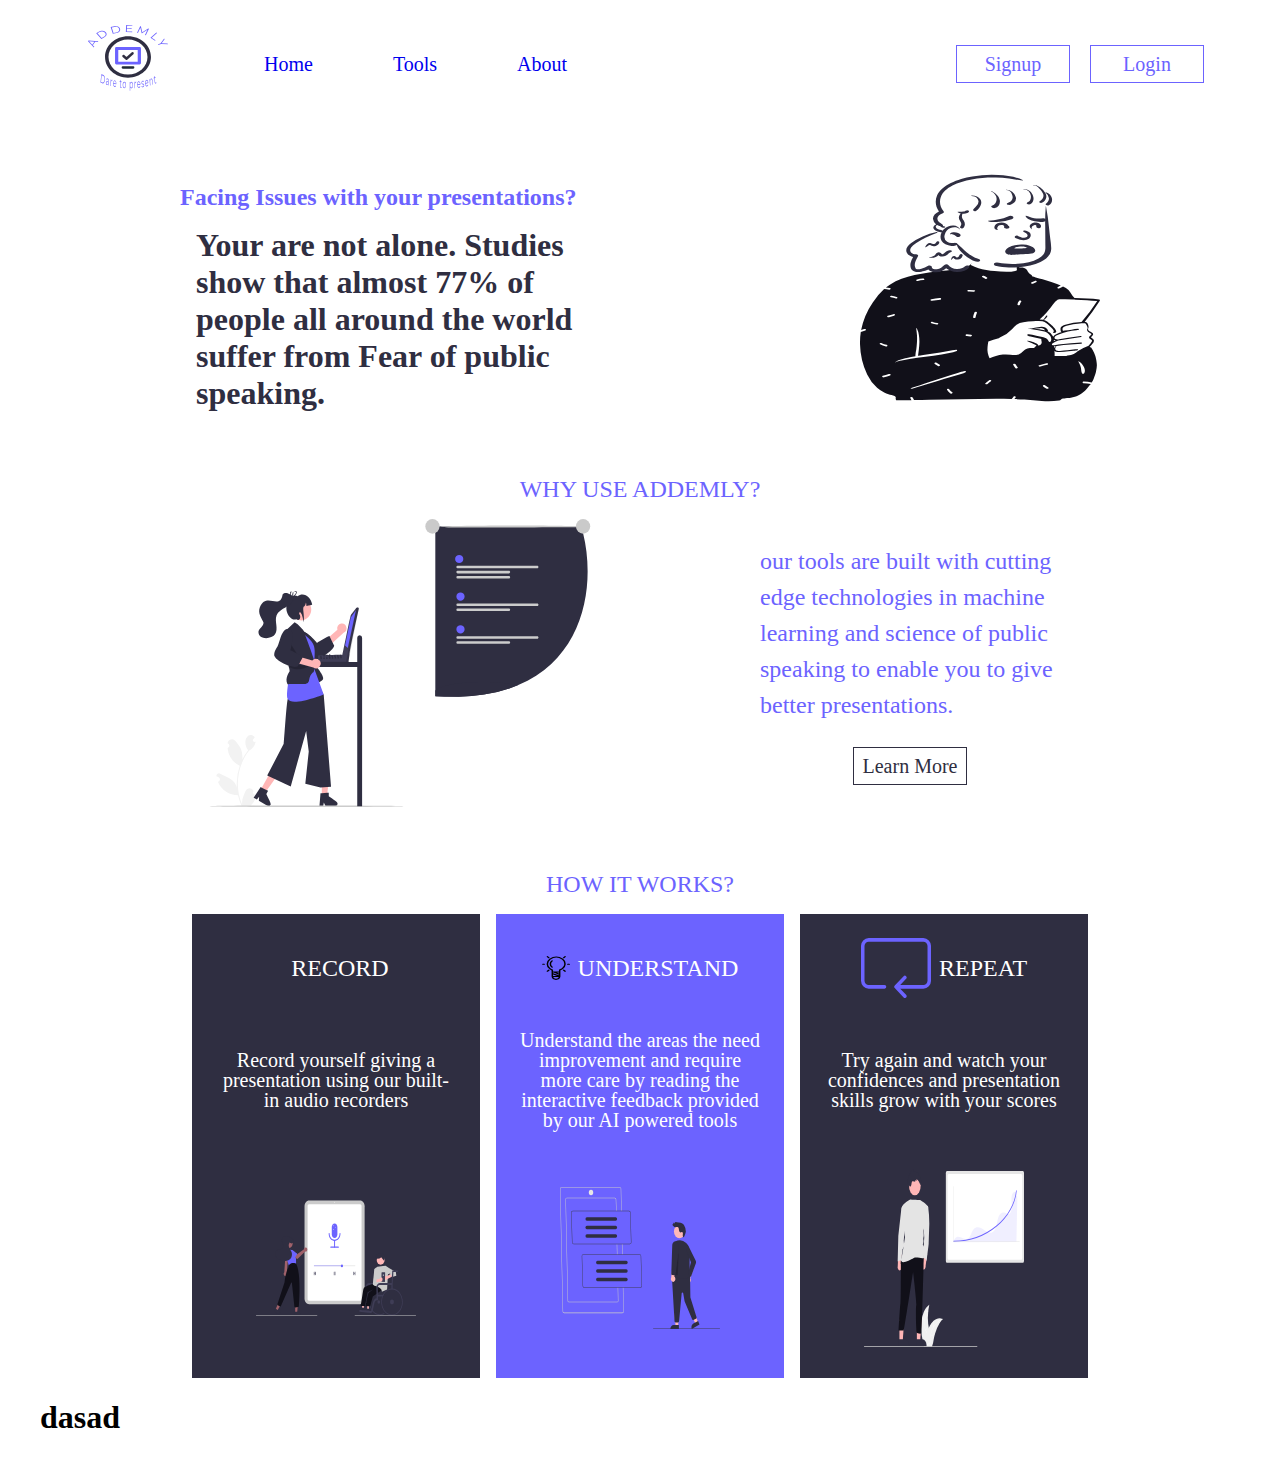
==== index.html @ 8077188e "First Commit" ====
<!DOCTYPE html>
<html lang="en">
<head>
    <meta charset="UTF-8">
    <meta http-equiv="X-UA-Compatible" content="IE=edge">
    <meta name="viewport" content="width=device-width, initial-scale=1.0">
    <link rel="stylesheet" href="css/styles.css">
    <title>addemly</title>
</head>
<body>
    <header class="main-header">
        <img id="logo" src="resources/svgs/logo.svg" alt="website logo">
        <div class= "header-items">
        <ul>
            <li>
                <a href="index.html">home</a>
            </li>
            <li>
               <a href="html/tools.html">tools</a> 
            </li>
            <li>
                <a href="html/aboutus.html">About</a>
            </li>
        </ul>
        </div>
        <div class="authButtons">
            <a href="html/login.html" class="authButton">login</a>
            <a href="html/signup.html" class="authButton">signup</a>
        </div>
    </header>
    <section class="introSection">
        <div id="introText">
        <h1 id="mainHeader">Facing Issues with your presentations?</h1>
        <h1 id="detailedHeader">Your are not alone. Studies show that almost 77% of people all around the world suffer from Fear of public speaking.</h1>
    </div>
    <div >
        <img src="resources/svgs/stressed.svg" alt="stressed" id="stressed">
    </div>
    </section>
    <section id="presentationSection">
        <h1 class="centeredText">Why use addemly?</h1>
        <div class="toolSection">
            <img src="resources/svgs/presentation.svg" alt="presentation" id="presentaionImg"/>
            <div id="toolsCont">
                <p>
                    our tools are built with cutting edge technologies
                    in machine learning and science of public speaking
                    to enable you to give better presentations.
                </p>
                <a href="html/aboutus.html" class="authButton darkened">Learn More</a>
            </div>

        </div>

    </section>
    <section class="topToBotSec">
        <h1 class="centeredText">How it works?</h1>
        <div class="leftToRight">
            <div class="rectCard">
                <div class="iconHeader" >
                    <img src="" alt="">
                    <h1 class="centeredText lightText">Record</h1>
                </div>
                <p class="centeredText lightText normal">Record yourself giving a presentation using our built-in audio recorders</p>
                <img src="resources/svgs/record.svg" alt="recording image" class="card-svg">
            </div>
            <div class="rectCard light">
                <div class="iconHeader">
                    <img src="resources/svgs/lamp.svg" alt="idea icon">
                    <h1 class="centeredText lightText">Understand </h1>
                </div>
                <p class="centeredText lightText normal">Understand the areas the need improvement and require more care by reading the interactive feedback provided by our AI powered tools</p>
                <img src="resources/svgs/feedback.svg" alt="looking through feedback" class="card-svg">
            </div>
            <div class="rectCard">
                <div class="iconHeader">
                    <img src="resources/svgs/repeat.svg" alt="repeat sign">
                    <h1 class="centeredText lightText">REPEAT</h1>
                </div>
                <p class="centeredText lightText normal">Try again and watch your confidences and presentation skills grow with your scores</p>
                <img src="resources/svgs/growth.svg" alt="growth curve" class="card-svg">
            </div>
        </div>
    </section> 
    <h1>dasad</h1>
</body>
</html>
---- css/styles.css ----
:root{
    --main-text-color: #6C63FF; 
    --white-background : #fff ; 
    --secondary-color : #2F2E41 ;
}
html{    font-family: 'Montserrat';
}
body{
    padding: 0em 2em 1em 2em;
}
#logo{
    padding: 0px;
    width: 5em;
    height: 5em;
    margin: 1em 3em ; 
}
.main-header{
    display: flex;
    flex-direction: row;
}
.header-items{
    margin-left: 3em;
    padding: 0px;
    display: flex;
    align-items: center;
}
.header-items ul{
    display: flex;
    padding: 0px;
    align-items: center ;
}
.header-items li{
    display: flex;
    margin-right: 4em;
    font-size: 1.25em;
    text-transform: capitalize;
    color: var(--main-text-color);
    cursor : pointer; 
  
}
.header-items li a{
    text-decoration: none;
}

.header-items li a:visited{
    text-decoration: none;
    color: var(--main-text-color);
}

.header-items li a:hover{
    color: var(--secondary-color);
}
.authButtons{
    flex-grow: 1 ;
    display: flex;
    flex-direction: row-reverse;
    align-items: center;
    margin-right: 1em;
}
.authButton{
    background-color: var(--white-background);
    color: var(--main-text-color);
    border: 1px solid var(--main-text-color);
    border-radius: 0px;
    width: 6rem;
    text-align: center;
    text-decoration: none;
    line-height: 1.75rem;
    font-size: 1.25rem;
    margin-right: 1em;
    padding: 0.25rem  0.5rem;
    text-transform: capitalize;
    font-family: 'Montserrat';
}
.authButton:hover{
    background-color: var(--secondary-color);
    color: var(--white-background);
    border: 1px solid var(--secondary-color);
}
.darkened{
    color: var(--secondary-color);
    border: 1px solid var(--secondary-color);
}
.introSection{
    display: flex;
    flex-direction: row;
    margin: 3em 3em;
    align-items: center;
    justify-content: space-around;
}
#introText{
    font-weight: 300;
    flex-shrink: 1;
}
#mainHeader{
    font-size: 1.5rem;
    color: var(--main-text-color);
}
#detailedHeader{
    max-width: 25rem;
    color: var(--secondary-color);
    margin:  0rem 5rem 0 1rem;
}

#stressed{
    width: 15rem;
    height: 15rem;
    
}
#presentationSection{
    display: flex;
    flex-direction:column ;
    margin-top : 3em;
}
#presentaionImg{
    width: 25rem;
    height: 18rem;
}
#toolsCont{
    font-size: 1.5rem;
    color: var(--main-text-color);
    line-height: 1.5em;
    display: flex;
    flex-direction: column;
    align-items: center;
    width: 20rem;
}

.toolSection{
    display: flex;
    flex-direction: row;
    align-items: flex-start;
    justify-content: space-evenly;
    flex-grow : 1; 
}
.centeredText{
    color: var(--main-text-color);
    text-align: center;
    font-size: 1.5em;
    font-weight: 300;
    text-transform: uppercase;
}
.topToBotSec{
    display: flex;
    flex-direction: column;
    margin-top: 3rem;
}
.leftToRight{
    display: flex;
    justify-content: center;
}

.rectCard{
    background-color: var(--secondary-color);
    color: var(--white-background);
    margin: 0 0.5rem;
    display: flex;
    align-items: center;
    flex-direction: column;
    padding: 1.5rem;
    max-width: 15rem;
    justify-content:space-between ;
}
.light{
    background-color: var(--main-text-color);
}
.lightText{
    color: var(--white-background);
}
.normal{
    line-height: 1.25rem;
    font-size: 1.25rem; 
    margin-top: 2rem;
    margin-bottom: 2rem;
    text-transform: none;
}
.iconHeader{
    display: flex;
}
.iconHeader img{
    margin-right: 0.5rem ;
}

.card-svg{
    width: 10em;
    height: 12em;
}

@media (max-width: 800px) {
    html{
        font-size: 10px;
    }

}

@media (max-width: 600px) {
    html{
        font-size: 8px;
    }

}
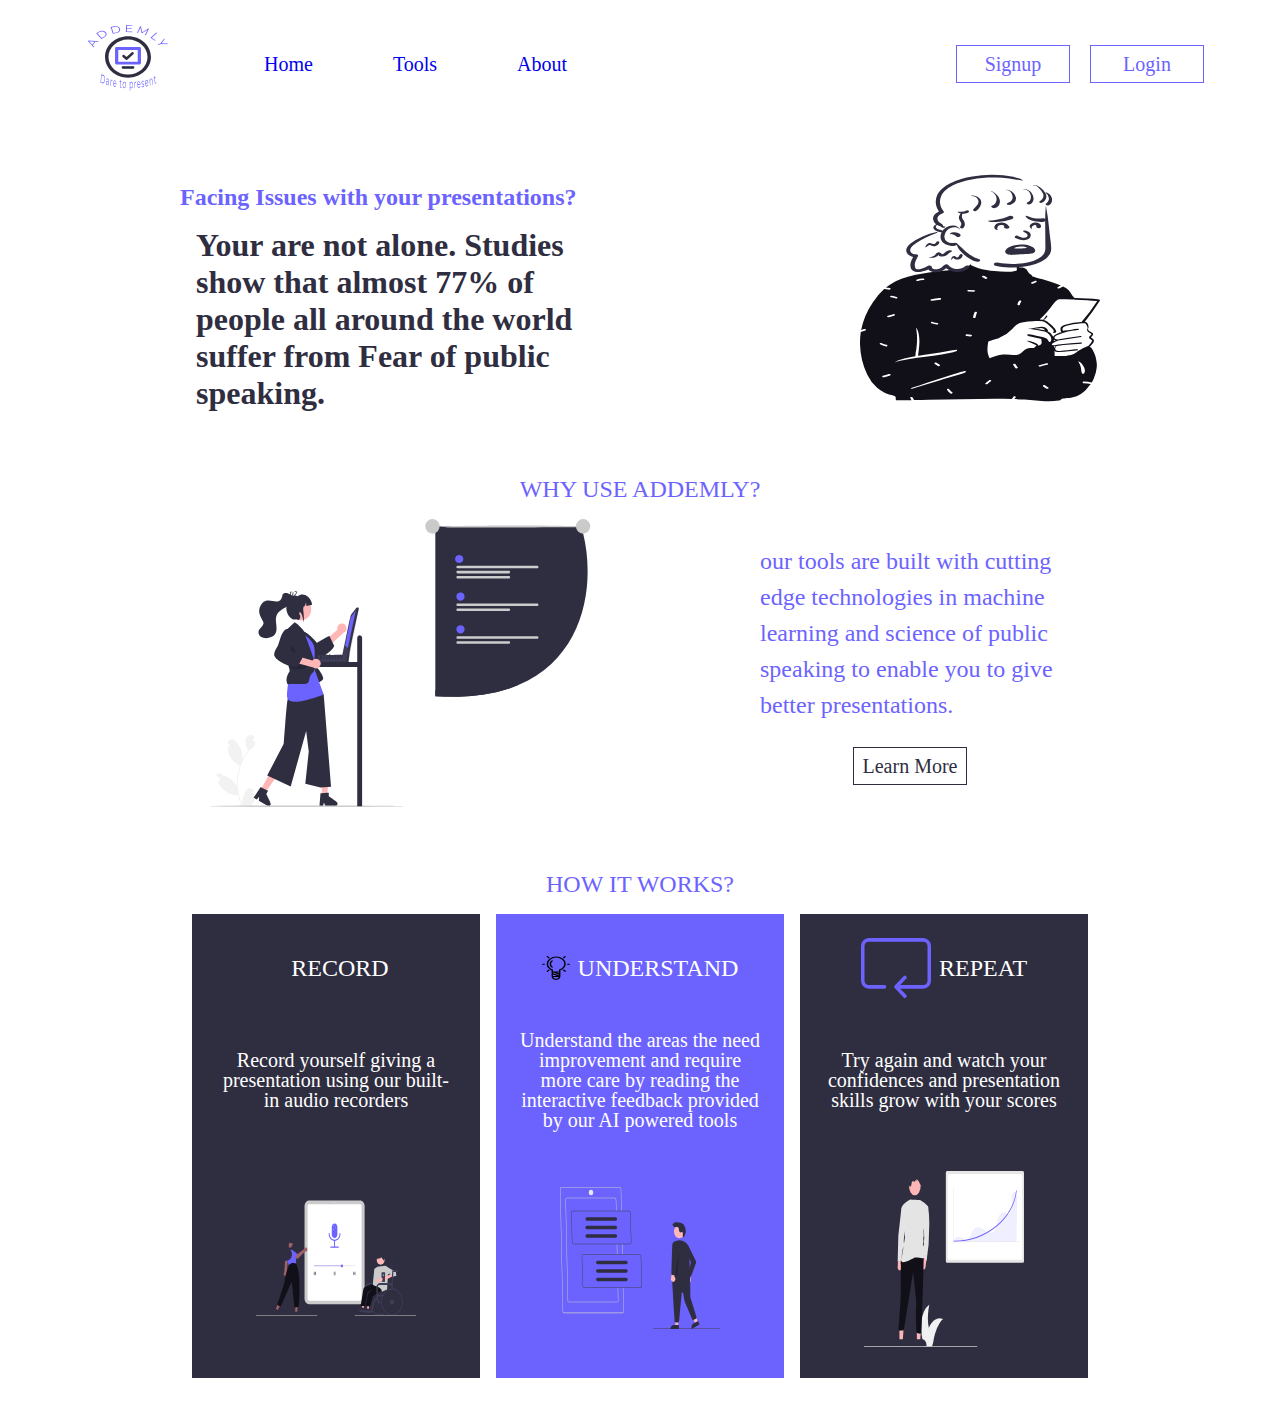
==== commit 2061d7db: "Tools" ====
--- a/index.html
+++ b/index.html
@@ -82,6 +82,5 @@
             </div>
         </div>
     </section> 
-    <h1>dasad</h1>
 </body>
 </html>--- a/css/styles.css
+++ b/css/styles.css
@@ -187,6 +187,48 @@
     height: 12em;
 }
 
+.centeredRow{
+    margin: 4em 0 0 0 ;
+    display: flex;
+    justify-content: center;
+}
+.gridTools{
+    display: grid;
+    max-width: 55rem;
+    grid-template-columns: 21rem 10rem 21rem;
+    grid-template-rows: 18rem 5rem 18rem ;
+}
+.gridTools div:nth-child(1){
+    grid-column: 1;
+    grid-row: 1;
+    background-color: var(--main-text-color);
+    border-radius: 25% 0;
+}
+.gridTools div:nth-child(2){
+    grid-column: 3;
+    grid-row: 1;
+    background-color: var(--main-text-color);
+    border-radius: 0% 25%;
+
+}
+.gridTools div:nth-child(3){
+    grid-column: 1;
+    grid-row: 3;
+    background-color: var(--main-text-color);
+    border-radius: 0% 25%;
+}
+.gridTools div:nth-child(4){
+    grid-column: 3;
+    grid-row: 3;
+    background-color: var(--main-text-color);
+    
+    border-radius: 25% 0;
+}
+.gridTools div:nth-child(5){
+
+}
+
+
 @media (max-width: 800px) {
     html{
         font-size: 10px;
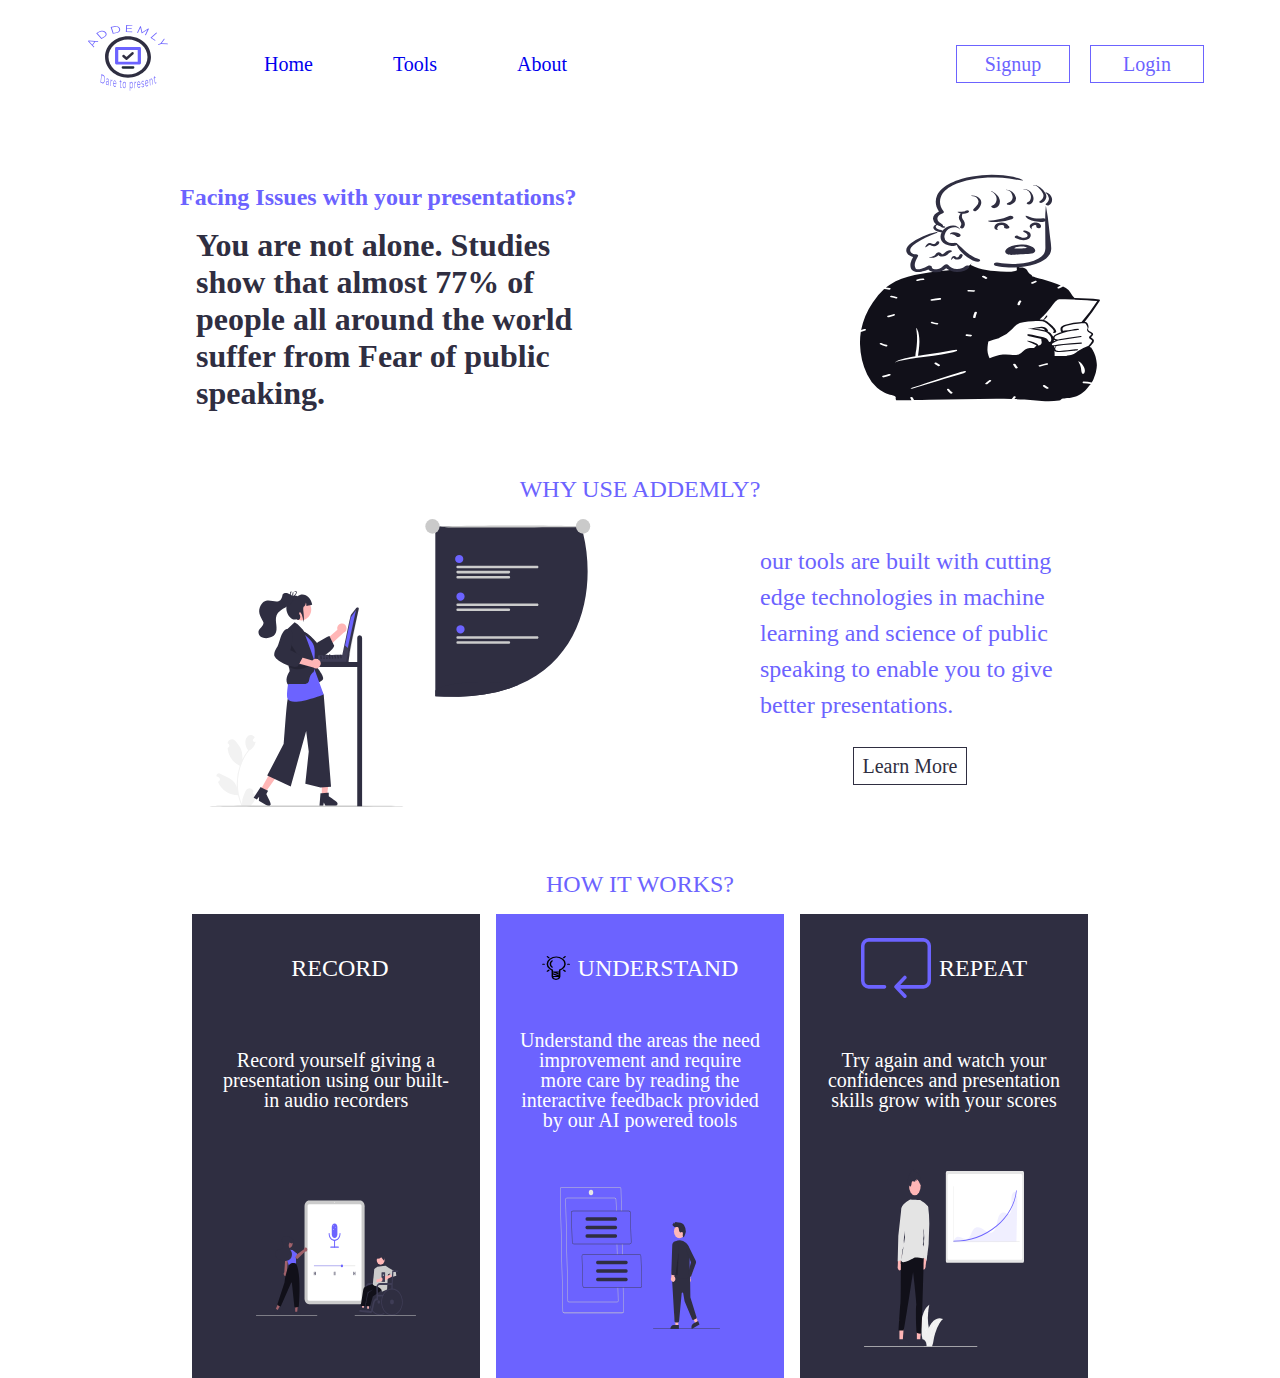
==== commit 1ba7ad69: "added workplace page" ====
--- a/index.html
+++ b/index.html
@@ -31,7 +31,7 @@
     <section class="introSection">
         <div id="introText">
         <h1 id="mainHeader">Facing Issues with your presentations?</h1>
-        <h1 id="detailedHeader">Your are not alone. Studies show that almost 77% of people all around the world suffer from Fear of public speaking.</h1>
+        <h1 id="detailedHeader">You are not alone. Studies show that almost 77% of people all around the world suffer from Fear of public speaking.</h1>
     </div>
     <div >
         <img src="resources/svgs/stressed.svg" alt="stressed" id="stressed">
--- a/css/styles.css
+++ b/css/styles.css
@@ -4,10 +4,14 @@
     --white-background : #fff ; 
     --secondary-color : #2F2E41 ;
 }
-html{    font-family: 'Montserrat';
-}
+html{   
+     font-family: 'Montserrat';
+     height: 100%;   
+}
+
 body{
     padding: 0em 2em 1em 2em;
+    height: 100%;
 }
 #logo{
     padding: 0px;
@@ -73,6 +77,11 @@
     text-transform: capitalize;
     font-family: 'Montserrat';
 }
+#userData{
+    text-decoration: none;
+    color: var(--main-text-color);
+    font-size: 1.25rem;
+}
 .authButton:hover{
     background-color: var(--secondary-color);
     color: var(--white-background);
@@ -196,15 +205,24 @@
     display: grid;
     max-width: 55rem;
     grid-template-columns: 21rem 10rem 21rem;
-    grid-template-rows: 18rem 5rem 18rem ;
-}
+    grid-template-rows: 16rem 5rem 16rem ;
+}
+
+
 .gridTools div:nth-child(1){
+    transition: all .2s ease-in-out; 
     grid-column: 1;
+    display: flex;
+    flex-direction: column;
+    align-items: center;
+    padding: 1em 0em;
     grid-row: 1;
+    justify-content: space-evenly;
     background-color: var(--main-text-color);
     border-radius: 25% 0;
 }
 .gridTools div:nth-child(2){
+    transition: all .2s ease-in-out; 
     grid-column: 3;
     grid-row: 1;
     background-color: var(--main-text-color);
@@ -212,23 +230,179 @@
 
 }
 .gridTools div:nth-child(3){
+    transition: all .2s ease-in-out; 
     grid-column: 1;
     grid-row: 3;
     background-color: var(--main-text-color);
     border-radius: 0% 25%;
 }
 .gridTools div:nth-child(4){
+    transition: all .2s ease-in-out; 
     grid-column: 3;
     grid-row: 3;
     background-color: var(--main-text-color);
-    
     border-radius: 25% 0;
 }
 .gridTools div:nth-child(5){
-
-}
-
-
+    transition: all .2s ease-in-out; 
+    display: flex;
+    grid-column: 2;
+    grid-row: 1/-1;
+    flex-direction: column;
+    justify-content: center;
+}
+#centerToolsCircle{
+    background-color: var(--secondary-color);
+    min-width: 10rem; 
+    min-height: 10rem;
+    border-radius: 50% 50%;
+}
+#centerToolsCircle:hover{
+    transform: scale(1.25, 1.5);
+}
+.cornerTool{
+    display: flex;
+    flex-direction: column;
+    align-items: center;
+    padding: 1em 0em;
+    justify-content: space-evenly;
+}
+.cornerTool:hover{
+    transform: scale(1.25, 1.5);
+} 
+.cornerTool:hover .staticToolImg{
+    transform: scale(0.8 , 0.66666666666) translateZ(0);
+    content:url("../resources/images/metronome.gif");
+}
+
+
+.showOnHover{
+    visibility: hidden;
+    height: 0px;
+    opacity: 0;
+    transition: all .1s ease-in-out; 
+}
+.cornerTool:hover .showOnHover{ 
+    visibility: visible;  
+    opacity: 1;
+    transform: scale(0.8 , 0.66666666666) ; 
+}
+.staticToolImg{
+    transition: all .2s ease-in-out; 
+    max-width: 7rem;
+    min-height: 7rem;
+    max-height: 7rem;
+    -webkit-transform: scale(1 , 1) translateZ(0); 
+    border-radius: 50% 50% 50% 50%;
+}
+
+.noMarginRecord{
+    margin: 0px;
+    transform: scale(1 ,1);
+    transition: all .2s ease-in-out; 
+}
+.cornerTool:hover .noMarginRecord{
+    transform: scale(0.8 , 0.66666666666);
+}
+
+.authForms{
+    display: flex;
+    flex-direction: column;
+    align-items: center;
+    max-width: 21rem;
+}
+
+.authForms input{
+    width: 21rem;
+    height: 1.5rem;
+    margin-bottom: 1rem;
+    padding: 0.25rem;
+    border: solid 1px var(--main-text-color);
+ 
+}
+
+.disabled{
+    pointer-events: none;
+    background-color: grey !important;
+}
+.authForms input:focus{
+    outline: none !important;
+    border: solid 1px var(--secondary-color);
+    border-radius: 0;
+
+}
+.authForms label{
+    display: inline-block;
+    align-self:  flex-start;
+    color: var(--main-text-color);
+    font-weight: 300;
+}
+.verticalRow{
+    margin-top: 0px;
+}
+#signup{
+    width: 21.75rem;
+    height: 2rem;
+    background-color: var(--main-text-color);
+    padding: 0.5rem;
+    color: var(--white-background);
+    font-weight: 300;
+    cursor: pointer;
+}
+
+#signup:hover{
+    background-color: var(--secondary-color);
+}
+
+
+/*
+
+workspace
+
+*/
+.workspace{
+    display: flex;
+    flex-direction: column;
+    height: 100%;
+}
+.backButton{
+    width: 3rem;
+    height: 3rem;
+}
+.recorder{
+    display: flex;
+    flex-grow: 1;
+    flex-direction: column;
+    align-items: center; 
+    justify-content: end;
+}
+.tools{
+    min-width: 32rem;
+    min-height: 4rem;
+    border-radius: 0.5rem 0.5rem 0.5rem 0.5rem;
+    background-color: var(--secondary-color);
+    display: flex;
+    padding: 4px;
+    align-items: center;
+    justify-content: center;
+}
+
+.recorderButtons{
+    margin-inline: 0.5rem ;
+    cursor: pointer;
+}
+.rec{
+    display: none;
+}
+
+@keyframes grow {
+    0% {
+      min-height: 18rem;
+    }
+    100% {
+      min-height: 20rem;
+    }
+  }
 @media (max-width: 800px) {
     html{
         font-size: 10px;
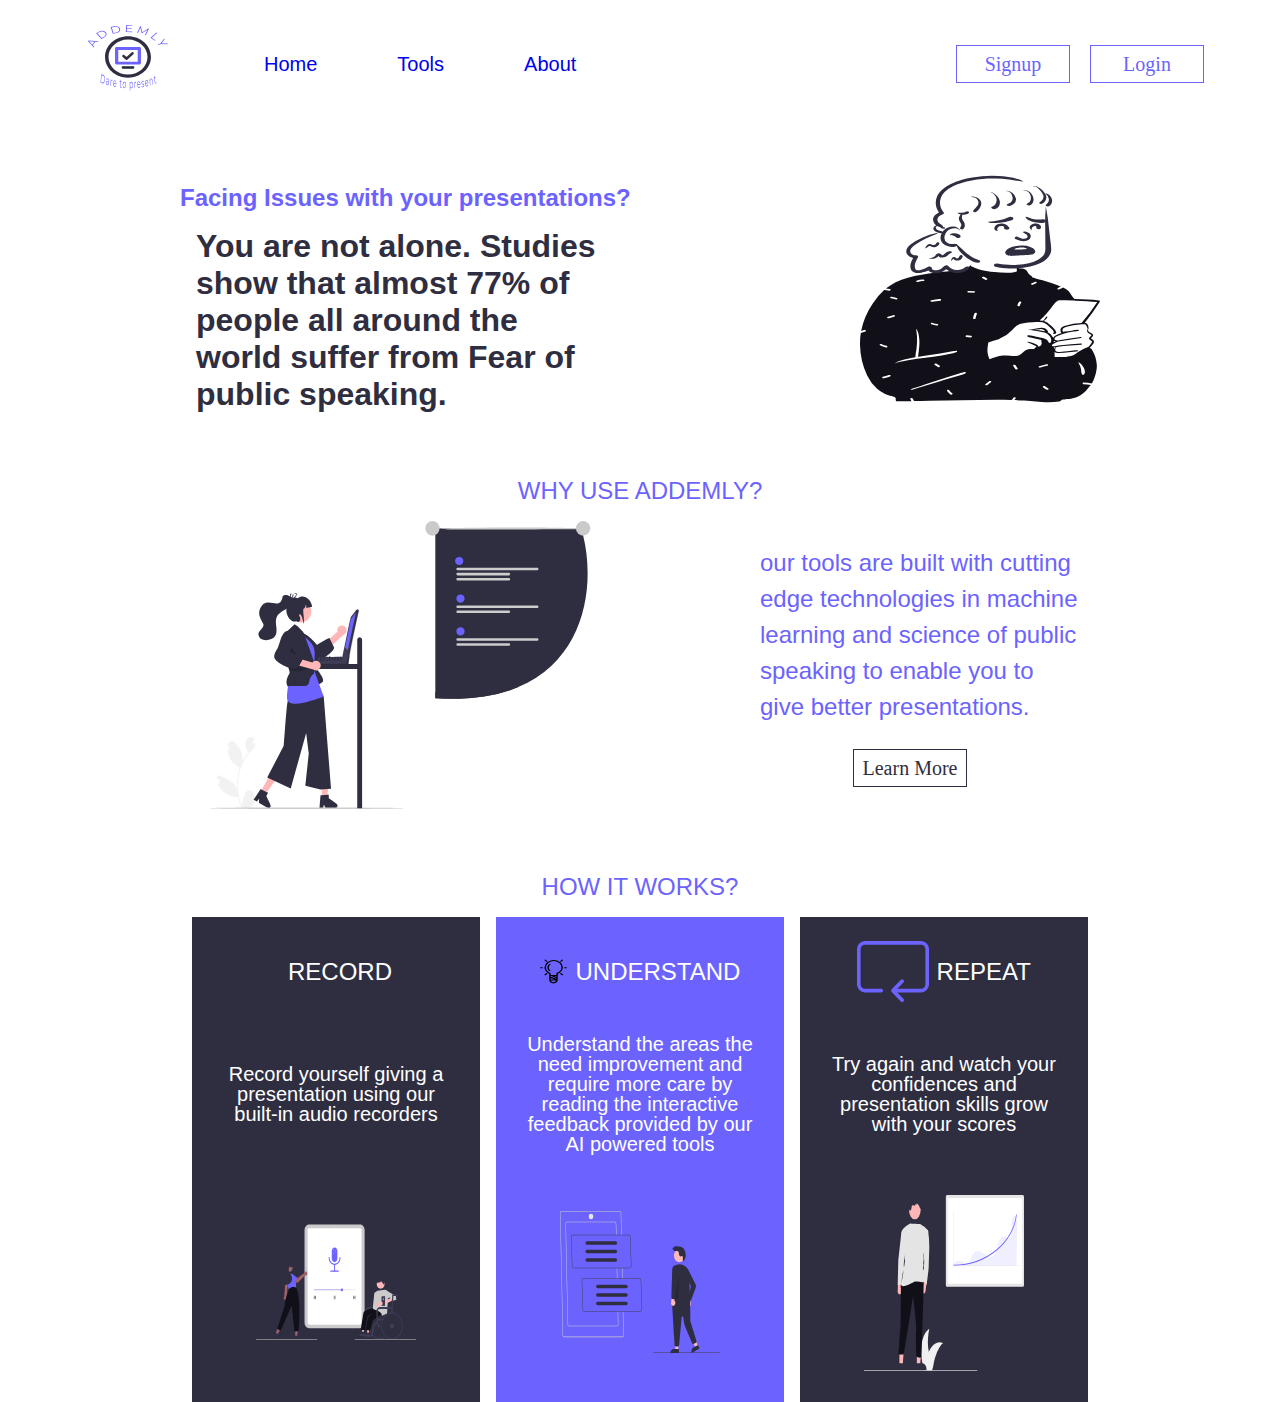
==== commit 6a18a66b: "added upload function" ====
--- a/index.html
+++ b/index.html
@@ -5,6 +5,7 @@
     <meta http-equiv="X-UA-Compatible" content="IE=edge">
     <meta name="viewport" content="width=device-width, initial-scale=1.0">
     <link rel="stylesheet" href="css/styles.css">
+    
     <title>addemly</title>
 </head>
 <body>
@@ -24,6 +25,7 @@
         </ul>
         </div>
         <div class="authButtons">
+            <a href="profile.html" id="userData"></a>
             <a href="html/login.html" class="authButton">login</a>
             <a href="html/signup.html" class="authButton">signup</a>
         </div>
@@ -82,5 +84,6 @@
             </div>
         </div>
     </section> 
+    <script src="/js/checkLoggedIn.js"></script>
 </body>
 </html>--- a/css/styles.css
+++ b/css/styles.css
@@ -3,6 +3,8 @@
     --main-text-color: #6C63FF; 
     --white-background : #fff ; 
     --secondary-color : #2F2E41 ;
+    --nice-grey : 	#DCDCDC; 
+    --red :  #FF7276 ; 
 }
 html{   
      font-family: 'Montserrat';
@@ -12,6 +14,7 @@
 body{
     padding: 0em 2em 1em 2em;
     height: 100%;
+    font-family:'Segoe UI', Tahoma, Geneva, Verdana, sans-serif ;
 }
 #logo{
     padding: 0px;
@@ -266,6 +269,7 @@
     align-items: center;
     padding: 1em 0em;
     justify-content: space-evenly;
+    cursor: pointer;
 }
 .cornerTool:hover{
     transform: scale(1.25, 1.5);
@@ -363,11 +367,15 @@
 .workspace{
     display: flex;
     flex-direction: column;
+    color: var(--main-text-color);
+    
     height: 100%;
 }
 .backButton{
-    width: 3rem;
-    height: 3rem;
+    width: 2rem;
+    height: 2rem;
+    cursor: pointer;
+    position: fixed;
 }
 .recorder{
     display: flex;
@@ -387,6 +395,7 @@
     justify-content: center;
 }
 
+
 .recorderButtons{
     margin-inline: 0.5rem ;
     cursor: pointer;
@@ -395,6 +404,98 @@
     display: none;
 }
 
+.flexRow{
+    display: flex;
+    flex-direction: row;
+    justify-content: center;
+}
+.timely{
+    flex:1 0 ;
+}
+#addSection{
+    display: flex;
+    margin-top: 1rem;
+  
+}
+
+.timerInput{
+    flex: 0 1 0; 
+    background-color:var(--white-background) ;
+    color:  var(--main-text-color);
+    border: 01px solid var(--main-text-color); 
+    margin: 0 0.5rem;
+}
+#sectionTitle{
+    flex: 2 0 1;
+}
+
+
+#addSectionBtn{
+    
+    cursor: pointer;
+    background-color:var(--white-background) ;
+    color:  var(--main-text-color);
+    border: 01px solid var(--main-text-color); 
+}
+#addSectionBtn:hover{
+    background-color: var(--main-text-color);
+    color: var(--white-background) ; 
+    }
+
+.timerSection{
+    border: 1px solid var(--main-text-color);
+    border-radius: 0.5rem;
+    margin: 1rem 0.5rem; 
+    max-width: 11rem;
+    background-color: var(--main-text-color);
+    color: var(--white-background);
+    padding: 0.5rem;
+    flex: 1 1 50%;
+    display: flex;
+    justify-content: center;
+    flex-direction: column;
+}
+#sectionsContainer{
+    display: flex;
+    flex-wrap: wrap;
+
+}
+
+.timerSection.active{
+    background-color: var(--secondary-color);
+    transform: scale(1.1,1.1);
+    border: 1px solid var(--secondary-color);
+    color: var(--main-text-color);
+}
+.centeredLogo{
+    display: flex;
+    justify-content: center;
+    align-items: center;
+}
+.smallStats{
+    display: flex;
+    justify-content: space-evenly;
+}
+.smallStat{
+    background-color: var(--nice-grey);
+    padding: 1rem;
+    border-radius: 00.5rem;
+    display: flex;
+    min-width: 11rem;
+}
+.smallStat p{
+    margin: 00.5rem;
+}
+.resultStats{
+    display: flex;
+}
+#sentence{
+    flex: 1 1 80;
+    padding: 1rem;
+}
+#sentence span{
+    background-color: var(--red);
+}
 @keyframes grow {
     0% {
       min-height: 18rem;
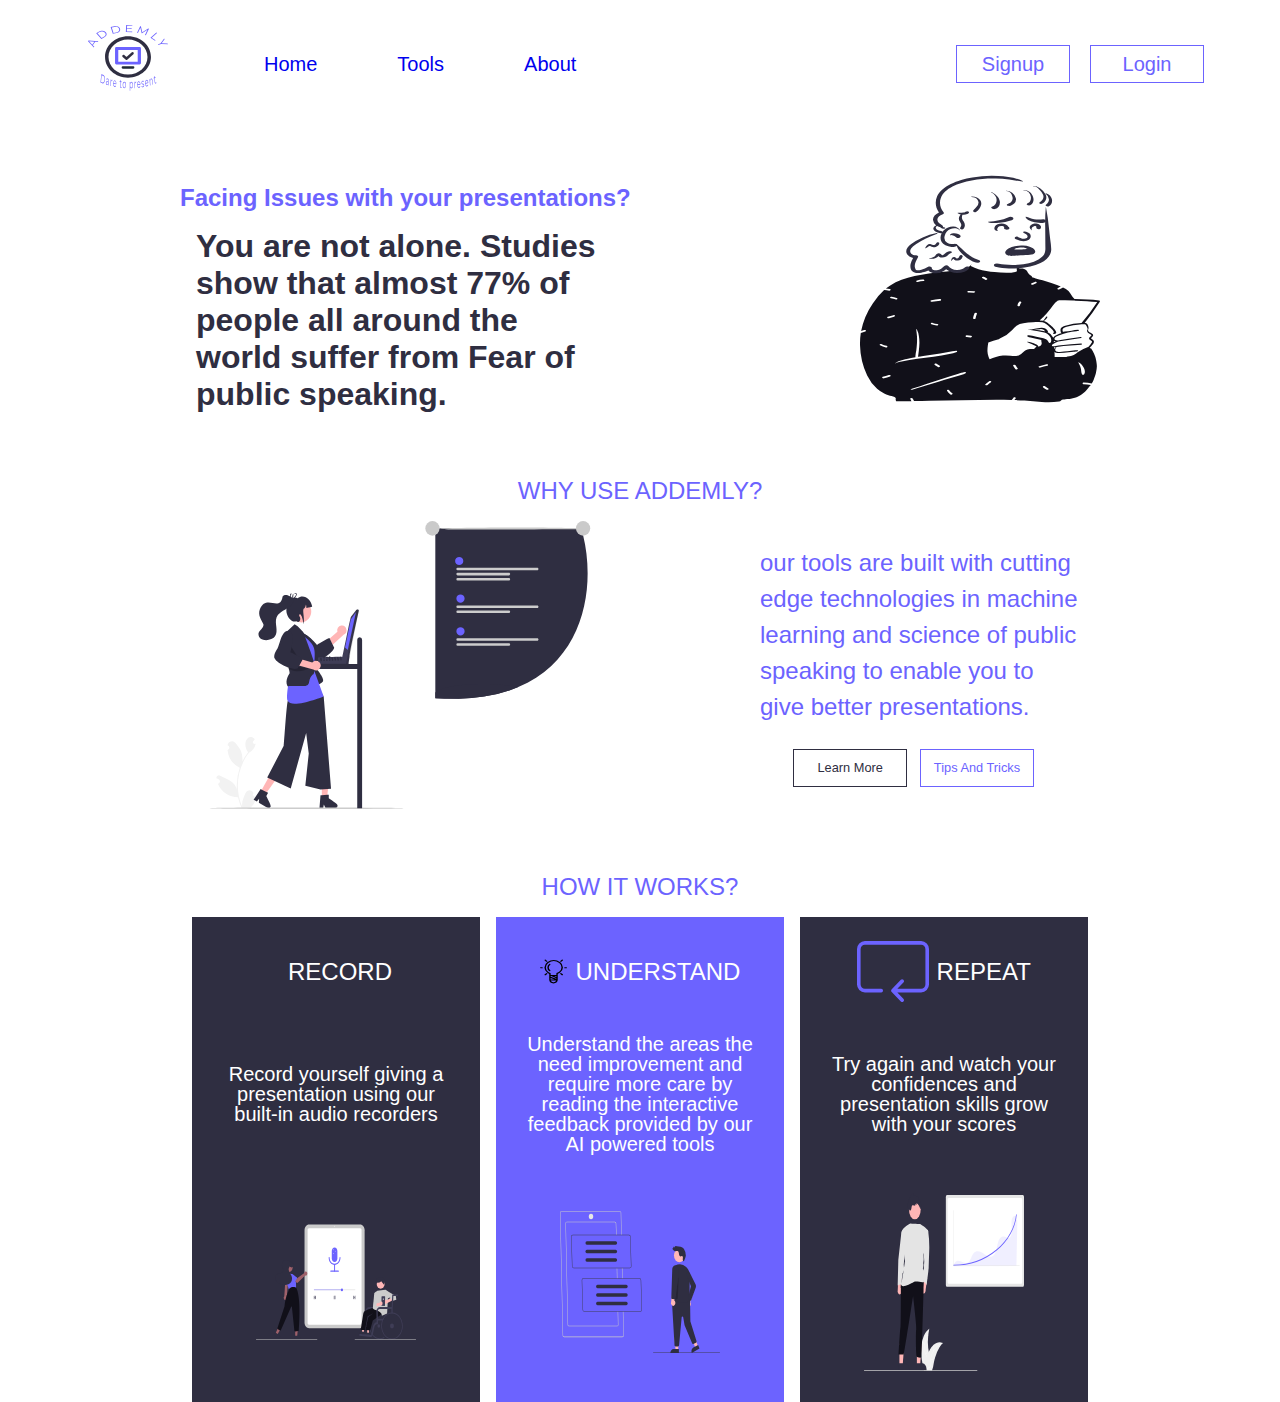
==== commit 092fe3be: "final commit" ====
--- a/index.html
+++ b/index.html
@@ -25,7 +25,7 @@
         </ul>
         </div>
         <div class="authButtons">
-            <a href="profile.html" id="userData"></a>
+            <a href="../html/profile.html" id="userData"></a>
             <a href="html/login.html" class="authButton">login</a>
             <a href="html/signup.html" class="authButton">signup</a>
         </div>
@@ -49,7 +49,10 @@
                     in machine learning and science of public speaking
                     to enable you to give better presentations.
                 </p>
-                <a href="html/aboutus.html" class="authButton darkened">Learn More</a>
+                <div class="flexRow">
+                <a href="html/aboutus.html" class="authButton darkened" style="font-size: 0.8rem;">Learn More</a>
+                <a href="html/tips.html" class="authButton" style="font-size: 0.8rem;">Tips and Tricks</a>
+                </div>
             </div>
 
         </div>
--- a/css/styles.css
+++ b/css/styles.css
@@ -7,7 +7,6 @@
     --red :  #FF7276 ; 
 }
 html{   
-     font-family: 'Montserrat';
      height: 100%;   
 }
 
@@ -78,7 +77,6 @@
     margin-right: 1em;
     padding: 0.25rem  0.5rem;
     text-transform: capitalize;
-    font-family: 'Montserrat';
 }
 #userData{
     text-decoration: none;
@@ -466,6 +464,8 @@
     transform: scale(1.1,1.1);
     border: 1px solid var(--secondary-color);
     color: var(--main-text-color);
+    position: fixed;
+    right: 0;
 }
 .centeredLogo{
     display: flex;
@@ -495,7 +495,75 @@
 }
 #sentence span{
     background-color: var(--red);
-}
+} 
+
+
+li {
+    color: var(--nice-grey);
+    text-decoration: none;
+    list-style: none
+}
+li.active{
+    color: var(--main-text-color);
+}
+.profileContainer{
+    display: flex;
+
+}
+
+.userInput{
+    display: flex;
+    flex-direction: column;
+    flex: 1 1 90%;
+    align-items: center;
+  
+}
+
+.userInput input{
+    margin: 0.5rem 0.5rem;
+    min-height: 2rem;
+
+}
+
+#aboutParagraph{
+    color: var(--main-text-color);
+    font-size: 1.25rem;
+    max-width: 40rem;
+    text-align: center;
+
+}
+
+#changePassword{
+    min-width: 11.0625rem;
+    min-height: 2rem;
+}
+
+#logoutButton{
+    color: var(--main-text-color);
+    font-family: 'Segoe UI', Tahoma, Geneva, Verdana, sans-serif;
+    cursor: pointer;
+}
+
+.tipsPage{
+    display: flex;
+    justify-content: center;
+    flex-wrap: wrap;
+}
+.tipsPage div{
+    flex: 1 1 60%;
+    color: var(--secondary-color);
+    padding: 1rem 10rem;
+
+}
+
+.tipsPage div:nth-child(1){
+  font-size: 1.25rem;
+}
+.tipsPage h1{
+    color: var(--main-text-color);
+}
+
+
 @keyframes grow {
     0% {
       min-height: 18rem;
